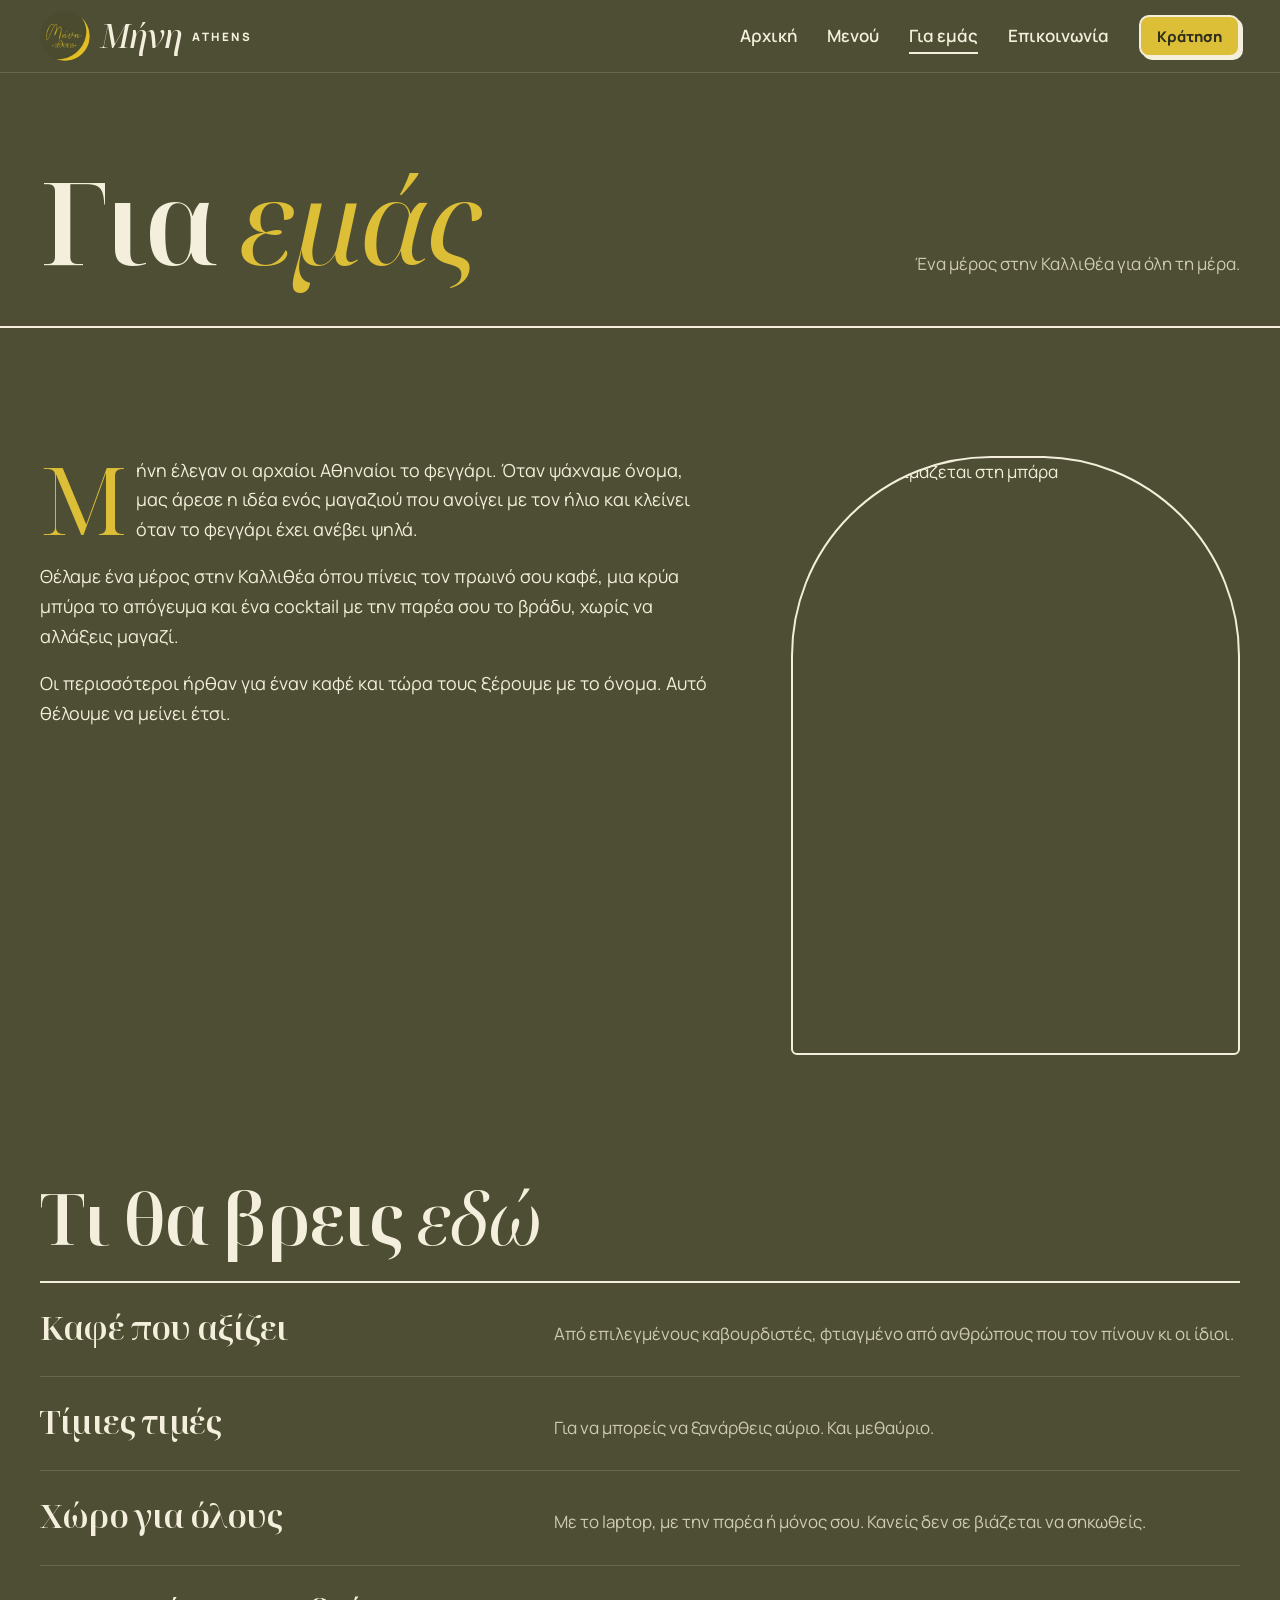
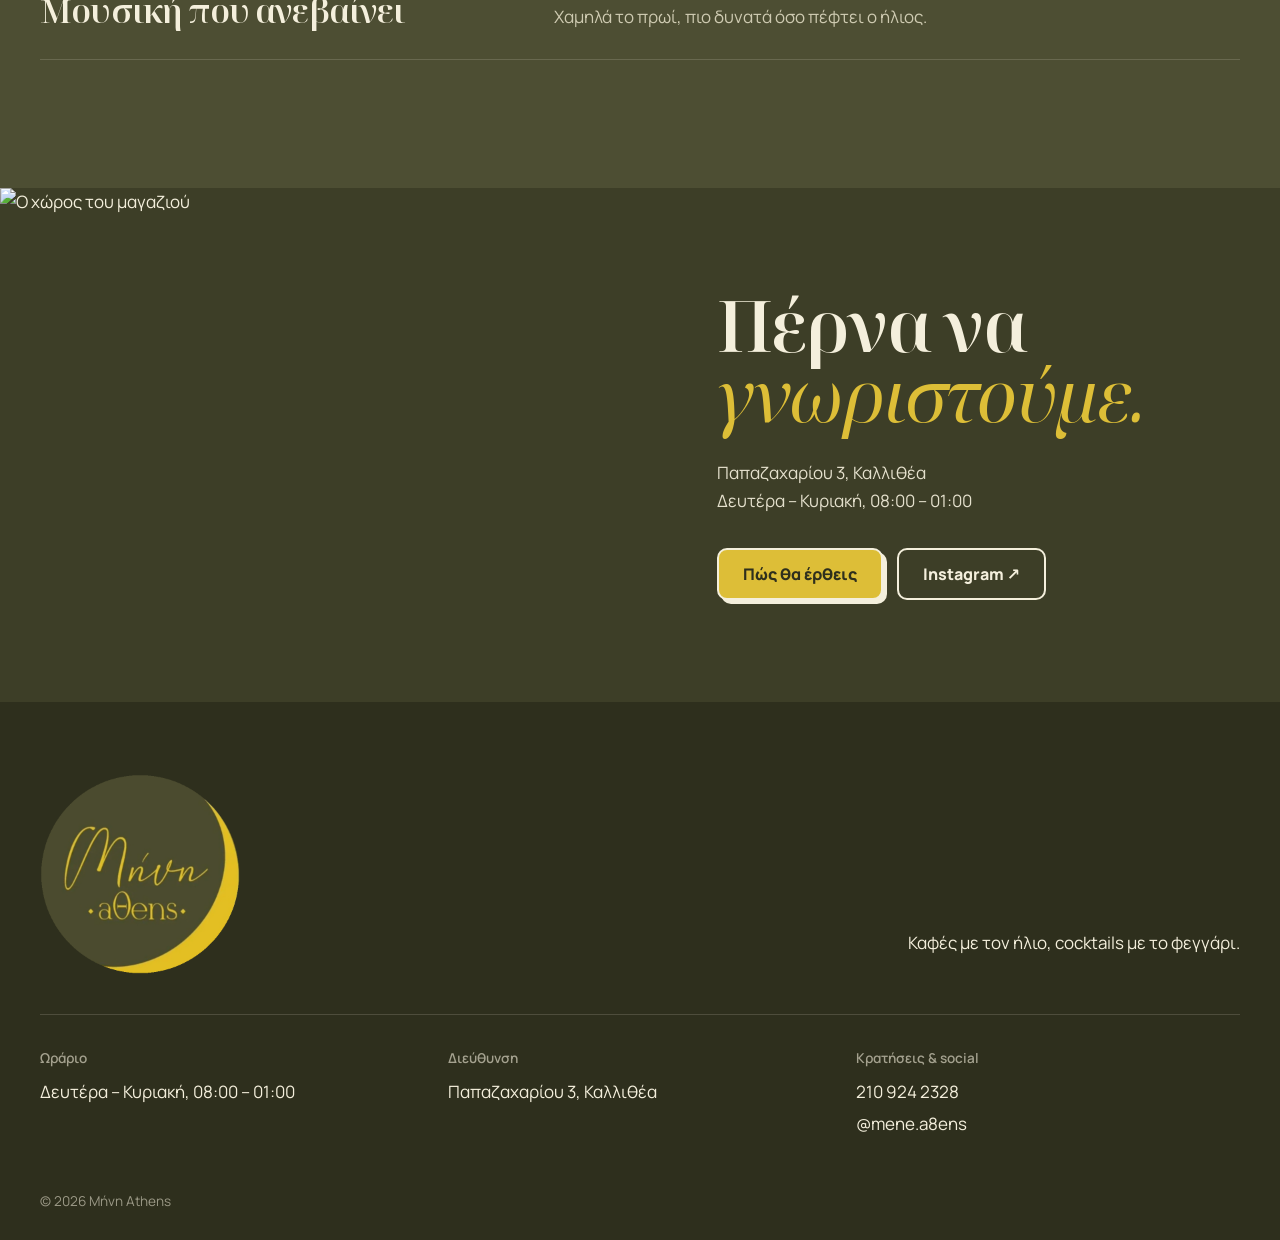
==== about.html @ d24938e7 "Initial prototype of the Μήνη Athens website Static multi-page site (home, menu, about, contact) wit" ====
<!doctype html>
<html lang="el">
<head>
  <meta charset="utf-8">
  <meta name="viewport" content="width=device-width, initial-scale=1">
  <title>Για εμάς · Μήνη Athens</title>
  <meta name="description" content="Η ιστορία του Μήνη Athens, του all day bar της Καλλιθέας.">
  <meta name="theme-color" content="#4d4e33">
  <link rel="preconnect" href="https://fonts.googleapis.com">
  <link rel="preconnect" href="https://fonts.gstatic.com" crossorigin>
  <link href="https://fonts.googleapis.com/css2?family=Manrope:wght@400;500;600;700;800&family=Noto+Serif+Display:ital,wght@0,400;0,500;0,600;1,400;1,500&display=swap" rel="stylesheet">
  <link rel="stylesheet" href="css/style.css">
</head>
<body>
  <header id="site-header" class="site-header"></header>

  <main>
    <section class="page-hero">
      <div class="container page-hero-inner">
        <h1>Για <em>εμάς</em></h1>
        <p class="muted">Ένα μέρος στην Καλλιθέα για όλη τη μέρα.</p>
      </div>
    </section>

    <!-- ΠΡΟΣΩΡΙΝΟ ΚΕΙΜΕΝΟ: αλλάξτε το με την πραγματική ιστορία του μαγαζιού -->
    <section class="section">
      <div class="container about-grid">
        <div class="prose">
          <p class="dropcap">Μήνη έλεγαν οι αρχαίοι Αθηναίοι το φεγγάρι. Όταν ψάχναμε όνομα, μας άρεσε η ιδέα ενός μαγαζιού που ανοίγει με τον ήλιο και κλείνει όταν το φεγγάρι έχει ανέβει ψηλά.</p>
          <p>Θέλαμε ένα μέρος στην Καλλιθέα όπου πίνεις τον πρωινό σου καφέ, μια κρύα μπύρα το απόγευμα και ένα cocktail με την παρέα σου το βράδυ, χωρίς να αλλάξεις μαγαζί.</p>
          <p>Οι περισσότεροι ήρθαν για έναν καφέ και τώρα τους ξέρουμε με το όνομα. Αυτό θέλουμε να μείνει έτσι.</p>
        </div>
        <img src="https://images.unsplash.com/photo-1470337458703-46ad1756a187?w=1000&q=75&auto=format&fit=crop" alt="Cocktail ετοιμάζεται στη μπάρα" loading="lazy">
      </div>
    </section>

    <section class="section" style="padding-top:0">
      <div class="container">
        <h2>Τι θα βρεις <em>εδώ</em></h2>
        <ul class="lines">
          <li><h3>Καφέ που αξίζει</h3><p>Από επιλεγμένους καβουρδιστές, φτιαγμένο από ανθρώπους που τον πίνουν κι οι ίδιοι.</p></li>
          <li><h3>Τίμιες τιμές</h3><p>Για να μπορείς να ξανάρθεις αύριο. Και μεθαύριο.</p></li>
          <li><h3>Χώρο για όλους</h3><p>Με το laptop, με την παρέα ή μόνος σου. Κανείς δεν σε βιάζεται να σηκωθείς.</p></li>
          <li><h3>Μουσική που ανεβαίνει</h3><p>Χαμηλά το πρωί, πιο δυνατά όσο πέφτει ο ήλιος.</p></li>
        </ul>
      </div>
    </section>

    <section class="story on-dark">
      <img src="https://images.unsplash.com/photo-1554118811-1e0d58224f24?w=1200&q=75&auto=format&fit=crop" alt="Ο χώρος του μαγαζιού" loading="lazy">
      <div class="story-text">
        <h2>Πέρνα να <em>γνωριστούμε.</em></h2>
        <p><span data-site="address"></span><br><span data-site="hours"></span></p>
        <div class="btn-row">
          <a class="btn btn-moon" href="contact.html">Πώς θα έρθεις</a>
          <a class="btn btn-ghost" data-href="instagram" href="#">Instagram ↗</a>
        </div>
      </div>
    </section>
  </main>

  <footer id="site-footer" class="site-footer"></footer>
  <a class="btn btn-moon mobile-call" data-href="tel" href="#">Κράτηση τηλεφωνικά</a>

  <script src="js/config.js"></script>
  <script src="js/site.js"></script>
</body>
</html>
---- css/style.css ----
/* ===== Χρώματα & βασικά (αλλάζεις εδώ την παλέτα) ===== */
:root {
  --paper: #4d4e33;      /* φόντο: λαδί του λογότυπου */
  --ink: #f4efdc;        /* κείμενο: ζεστό κρεμ */
  --green: #3d3e27;      /* πιο σκούρο λαδί για ενότητες που ξεχωρίζουν */
  --green-deep: #2e2f1d; /* footer */
  --green-light: #ddbe37;
  --moon: #ddbe37;       /* χρυσό του λογότυπου: μόνο για έμφαση */
  --dark: #2e2f1d;       /* κείμενο πάνω σε χρυσό */
  --muted: #cfcbb2;
  --rule: rgba(243, 237, 224, 0.16);
  --rule-light: rgba(243, 237, 224, 0.16);

  --serif: "Noto Serif Display", Georgia, serif;
  --sans: "Manrope", system-ui, -apple-system, "Segoe UI", sans-serif;
  --container: 1200px;
  --header-h: 72px;
  --ease: cubic-bezier(.2, .8, .2, 1);
}

*, *::before, *::after { box-sizing: border-box; }
html { scroll-behavior: smooth; scroll-padding-top: calc(var(--header-h) + 64px); }
body {
  margin: 0;
  font-family: var(--sans);
  font-size: 17px;
  line-height: 1.65;
  color: var(--ink);
  background: var(--paper);
  -webkit-font-smoothing: antialiased;
}
img { max-width: 100%; display: block; }
a { color: inherit; }
p { margin: 0 0 1em; }

h1, h2, h3 {
  font-family: var(--serif);
  font-weight: 600;
  line-height: 1;
  letter-spacing: -0.025em;
  margin: 0 0 .4em;
}
h1 { font-size: clamp(3.2rem, 9vw, 7.5rem); }
h2 { font-size: clamp(2.4rem, 5.5vw, 4.4rem); }
h3 { font-size: clamp(1.6rem, 2.6vw, 2.1rem); }
h1 em, h2 em, h3 em { font-style: italic; font-weight: 400; }

.container { width: min(100% - 32px, var(--container)); margin-inline: auto; }
.section { padding: clamp(72px, 10vw, 140px) 0; }
.muted { color: var(--muted); }
.kicker { font-weight: 700; font-size: .95rem; margin-bottom: 18px; display: block; }

/* ===== Φεγγάρια (φάσεις) ===== */
.moon {
  display: inline-block; width: 44px; height: 44px; border-radius: 50%;
  border: 2px solid currentColor; flex: none;
}
.moon--half { background: linear-gradient(90deg, transparent 50%, var(--moon) 50%); }
.moon--full { background: var(--moon); border-color: var(--moon); }

/* ===== Κουμπιά: «βαριά» με σκιά που πατιέται ===== */
.btn {
  display: inline-flex; align-items: center; justify-content: center; gap: 10px;
  min-height: 52px; padding: 0 24px; border-radius: 10px;
  font-family: var(--sans); font-weight: 800; font-size: 1rem; text-decoration: none;
  border: 2px solid var(--ink); background: var(--paper); color: var(--ink);
  box-shadow: 4px 4px 0 var(--ink);
  transition: transform .18s var(--ease), box-shadow .18s var(--ease), background .18s;
}
.btn:hover { transform: translate(-2px, -2px); box-shadow: 6px 6px 0 var(--ink); }
.btn:active { transform: translate(4px, 4px); box-shadow: 0 0 0 var(--ink); }
.btn-moon { background: var(--moon); color: var(--dark); }

.btn-ghost { box-shadow: none; background: transparent; }
.btn-ghost:hover { box-shadow: none; transform: none; background: rgba(243,237,224,.08); }
.btn-small { min-height: 42px; padding: 0 16px; font-size: .92rem; box-shadow: 3px 3px 0 var(--ink); }
.btn.is-disabled { opacity: .45; box-shadow: none; transform: none; cursor: default; border-style: dashed; }
.btn-row { display: flex; flex-wrap: wrap; gap: 14px; }

/* ===== Header ===== */
.site-header {
  position: sticky; top: 0; z-index: 50;
  background: var(--paper);
  border-bottom: 1px solid var(--rule);
}
.header-inner { height: var(--header-h); display: flex; align-items: center; justify-content: space-between; }
.logo { display: inline-flex; align-items: center; gap: 10px; text-decoration: none; }
.logo-word { font-family: var(--serif); font-style: italic; font-size: 2rem; font-weight: 500; letter-spacing: -0.03em; line-height: 1; }
.logo-sub { font-size: .72rem; font-weight: 800; letter-spacing: .22em; text-transform: uppercase; }
.logo-img { height: 50px; width: 50px; border-radius: 50%; object-fit: cover; }
.footer-logo { width: clamp(140px, 18vw, 200px); height: auto; }
.main-nav { display: flex; align-items: center; gap: 30px; }
.main-nav a:not(.btn) { text-decoration: none; font-weight: 600; position: relative; }
.main-nav a:not(.btn)::after {
  content: ""; position: absolute; left: 0; right: 0; bottom: -4px; height: 2px;
  background: currentColor; transform: scaleX(0); transform-origin: left; transition: transform .25s var(--ease);
}
.main-nav a:not(.btn):hover::after, .main-nav a[aria-current="page"]::after { transform: scaleX(1); }
.nav-toggle { display: none; background: none; border: 0; padding: 8px; cursor: pointer; }
.nav-toggle span { display: block; width: 26px; height: 2px; background: var(--ink); margin: 6px 0; transition: .2s var(--ease); }

@media (max-width: 860px) {
  .nav-toggle { display: block; }
  .main-nav {
    position: absolute; top: var(--header-h); left: 0; right: 0;
    flex-direction: column; align-items: stretch; gap: 0;
    background: var(--paper); border-bottom: 1px solid var(--rule);
    padding: 4px 16px 24px; display: none;
  }
  .main-nav a:not(.btn) { padding: 16px 0; border-bottom: 1px solid var(--rule); font-family: var(--serif); font-size: 1.6rem; }
  .main-nav a:not(.btn)::after { display: none; }
  .main-nav .btn { margin-top: 20px; }
  .nav-open .main-nav { display: flex; }
  .nav-open .nav-toggle span:nth-child(1) { transform: translateY(8px) rotate(45deg); }
  .nav-open .nav-toggle span:nth-child(2) { opacity: 0; }
  .nav-open .nav-toggle span:nth-child(3) { transform: translateY(-8px) rotate(-45deg); }
}

/* ===== Hero (αρχική) ===== */
.hero { padding: clamp(40px, 6vw, 72px) 0 clamp(64px, 8vw, 110px); overflow: hidden; border-bottom: 1px solid var(--rule); }
.hero-grid { display: grid; grid-template-columns: 1.35fr .65fr; gap: clamp(24px, 4vw, 56px); align-items: end; }
.hero h1 { margin-bottom: .3em; font-size: clamp(3.2rem, 7.4vw, 7rem); }
.hero h1 em { color: var(--moon); }
.hero .lead { font-size: clamp(1.1rem, 1.6vw, 1.3rem); max-width: 30ch; margin-bottom: 32px; }
.status { display: inline-flex; align-items: center; gap: 10px; font-weight: 700; font-size: .95rem; margin-bottom: 28px; }
.status::before { content: ""; width: 10px; height: 10px; border-radius: 50%; background: #3a9a5f; box-shadow: 0 0 0 4px rgba(58,154,95,.2); }
.status.closed::before { background: #c9862f; box-shadow: 0 0 0 4px rgba(201,134,47,.2); }

.hero-photo { position: relative; margin-top: 40px; }
.hero-photo::before {           /* μισοφέγγαρο σαν του λογότυπου, γύρω από τη φωτογραφία */
  content: ""; position: absolute; z-index: 0;
  width: 112%; aspect-ratio: 1; border-radius: 50%; background: transparent;
  top: 4%; left: -18%;
  box-shadow: 34px 30px 0 0 var(--moon);
}
.hero-photo img {
  position: relative; z-index: 1;
  width: 100%; aspect-ratio: 3/4; object-fit: cover;
  border-radius: 200px 200px 6px 6px;   /* καμάρα */
  border: 2px solid var(--ink);
}
.hero-photo figcaption {
  position: relative; z-index: 1; margin-top: 12px;
  font-size: .85rem; color: var(--muted); display: flex; justify-content: space-between;
}
@media (max-width: 860px) {
  .hero-grid { grid-template-columns: 1fr; }
  .hero-photo { width: 82%; margin: 32px 0 0 auto; }
}


/* ===== Η μέρα στο Mene (timeline) ===== */
.day-head { display: flex; justify-content: space-between; align-items: end; gap: 24px; flex-wrap: wrap; margin-bottom: 40px; }
.day-head h2 { margin: 0; }
.day-head p { margin: 0; max-width: 34ch; }
.day-row {
  display: grid; grid-template-columns: 210px 1fr 1fr; gap: clamp(20px, 4vw, 56px);
  align-items: center; padding: 36px 0; border-top: 1px solid var(--rule);
}
.day-row:last-child { border-bottom: 1px solid var(--rule); }
.day-time { display: flex; align-items: center; gap: 16px; }
.day-time strong { font-family: var(--serif); font-size: clamp(2.4rem, 4vw, 3.4rem); font-weight: 500; letter-spacing: -0.03em; font-variant-numeric: tabular-nums; }
.day-row h3 { margin-bottom: .3em; }
.day-row p { margin: 0; max-width: 40ch; }
.day-row img { width: 100%; aspect-ratio: 16/10; object-fit: cover; border-radius: 6px; }
.day-row:nth-child(2) img { aspect-ratio: 4/3; width: 78%; justify-self: end; }
.day-row:nth-child(3) img { border-radius: 200px 200px 6px 6px; aspect-ratio: 4/3; }
@media (max-width: 860px) {
  .day-row { grid-template-columns: 1fr; gap: 14px; }
  .day-row:nth-child(2) img { width: 100%; }
}

/* ===== Σκούρο split (Για εμάς στην αρχική) ===== */
.story { background: var(--green); color: var(--ink); display: grid; grid-template-columns: 1fr 1fr; }
.story img { width: 100%; height: 100%; object-fit: cover; min-height: 420px; }
.story-text { padding: clamp(48px, 8vw, 110px) clamp(24px, 6vw, 88px); align-self: center; }
.story-text h2 em { color: var(--moon); }
.story-text p { max-width: 46ch; opacity: .92; }
.story-text .btn { margin-top: 16px; }
@media (max-width: 860px) { .story { grid-template-columns: 1fr; } .story img { min-height: 300px; } }

/* ===== Κριτικές ===== */
.reviews-section { background: var(--moon); color: var(--dark); }
.reviews-head { display: flex; justify-content: space-between; align-items: end; gap: 20px; flex-wrap: wrap; margin-bottom: 40px; }
.reviews-head h2 { margin: 0; }
.reviews-head .btn { border-color: var(--dark); color: var(--dark); background: transparent; box-shadow: 3px 3px 0 var(--dark); }
.reviews-head .btn:hover { box-shadow: 5px 5px 0 var(--dark); }
.reviews { display: grid; grid-template-columns: repeat(4, 1fr); gap: 18px; }
.review {
  margin: 0; padding: 26px 24px; border-radius: 16px;
  background: var(--ink); color: var(--dark);
  display: flex; flex-direction: column;
  transition: transform .25s var(--ease);
}
.review:hover { transform: translateY(-4px); }
.review blockquote { margin: 14px 0 22px; flex: 1; font-size: 1rem; }
.review figcaption { display: flex; align-items: center; gap: 10px; font-weight: 800; font-size: .95rem; }
.avatar {
  width: 36px; height: 36px; border-radius: 50%; display: grid; place-items: center;
  background: var(--paper); color: var(--moon); font-family: var(--serif); font-size: 1.1rem;
}
.stars { letter-spacing: 3px; font-size: 1rem; color: #b8961a; }
.stars span { opacity: .3; }
.stars-big { color: var(--dark); font-size: 1.3rem; margin-bottom: 10px; }
@media (max-width: 1000px) { .reviews { grid-template-columns: repeat(2, 1fr); } }
@media (max-width: 640px) {
  /* στο κινητό: οριζόντιο σύρσιμο */
  .reviews { display: flex; overflow-x: auto; scroll-snap-type: x mandatory; gap: 14px; margin-inline: -16px; padding: 0 16px 8px; scrollbar-width: none; }
  .reviews::-webkit-scrollbar { display: none; }
  .review { flex: 0 0 82%; scroll-snap-align: start; }
}

/* ===== Κράτηση & delivery ===== */
.actions { display: grid; grid-template-columns: 1fr 1fr; gap: 20px; }
.action-card {
  background: var(--green); border-radius: 20px; padding: clamp(28px, 4vw, 44px);
  display: flex; flex-direction: column; align-items: flex-start;
}
.action-card h3 { font-size: clamp(2rem, 3.4vw, 2.6rem); }
.action-card h3 em { color: var(--moon); }
.action-card p { max-width: 40ch; }
.action-phone {
  font-family: var(--serif); font-size: clamp(1.7rem, 3vw, 2.2rem); text-decoration: none;
  margin: 4px 0 22px; letter-spacing: -0.01em;
}
.action-phone:hover { color: var(--moon); }
.action-card .btn { margin-top: auto; }
.delivery-buttons { display: grid; grid-template-columns: 1fr 1fr; gap: 12px; width: 100%; margin-top: auto; }
.delivery-btn {
  display: flex; flex-direction: column; gap: 2px; padding: 18px 20px; border-radius: 12px;
  background: var(--moon); color: var(--dark); text-decoration: none;
  border: 2px solid var(--moon);
  transition: transform .18s var(--ease), background .18s;
}
.delivery-btn strong { font-size: 1.35rem; font-weight: 800; }
.delivery-btn span { font-size: .85rem; font-weight: 700; opacity: .8; }
a.delivery-btn:hover { transform: translateY(-3px); }
.delivery-btn.is-soon { background: transparent; color: var(--ink); }
.delivery-btn.is-soon span { color: var(--moon); opacity: 1; }
@media (max-width: 860px) { .actions { grid-template-columns: 1fr; } }

/* μεγάλο τηλέφωνο (σελίδα Επικοινωνία) */
.booking-phone {
  display: inline-block; text-decoration: none;
  font-family: var(--serif); font-weight: 500; letter-spacing: -0.03em; line-height: 1;
  border-bottom: 3px solid var(--moon); padding-bottom: 6px; margin: 8px 0 28px;
  transition: color .2s;
}
.booking-phone:hover { color: var(--moon); }

/* ===== Hero εσωτερικών σελίδων ===== */
.page-hero { padding: clamp(48px, 7vw, 96px) 0 clamp(32px, 4vw, 48px); border-bottom: 2px solid var(--ink); }
.page-hero-inner { display: flex; justify-content: space-between; align-items: end; gap: 24px; flex-wrap: wrap; }
.page-hero h1 { margin: 0; }
.page-hero h1 em { color: var(--moon); }
.page-hero p { max-width: 36ch; margin: 0; }

/* ===== Μενού ===== */
.menu-nav-wrap { position: sticky; top: var(--header-h); z-index: 40; background: var(--paper); border-bottom: 1px solid var(--rule); }
.menu-nav { display: flex; gap: 26px; overflow-x: auto; scrollbar-width: none; }
.menu-nav::-webkit-scrollbar { display: none; }
.menu-nav a {
  flex: none; padding: 16px 0 14px; text-decoration: none; font-weight: 700; font-size: .98rem;
  color: var(--muted); border-bottom: 3px solid transparent;
}
.menu-nav a.active { color: var(--ink); border-color: var(--moon); }
.menu-body { max-width: 760px; padding: 24px 0 40px; }
.menu-cat { padding: 48px 0 8px; }
.menu-cat h2 { font-size: clamp(2.4rem, 6vw, 3.4rem); font-style: italic; font-weight: 500; margin-bottom: .15em; }
.menu-note { color: var(--green-light); font-weight: 700; font-size: .95rem; margin: 0; }
.menu-cat ul { list-style: none; margin: 20px 0 0; padding: 0; }
.menu-item { padding: 14px 0; }
.menu-item-main { display: flex; align-items: baseline; gap: 10px; }
.menu-item-name { font-weight: 700; font-size: 1.08rem; }
.menu-dots { flex: 1; border-bottom: 2px dotted var(--rule); transform: translateY(-5px); min-width: 20px; }
.menu-price { font-weight: 800; white-space: nowrap; font-variant-numeric: tabular-nums; }
.menu-desc { margin: 2px 0 0; color: var(--muted); font-size: .95rem; max-width: 52ch; }
.tag {
  font-style: normal; font-size: .68rem; font-weight: 800; text-transform: uppercase; letter-spacing: .08em;
  border: 0; color: var(--dark); background: var(--moon); padding: 1px 7px; border-radius: 4px; vertical-align: 2px; margin-left: 4px;
}
.menu-footer-note { color: var(--muted); font-size: .9rem; border-top: 1px solid var(--rule); padding: 24px 0 72px; max-width: 760px; }

/* ===== Για εμάς ===== */
.prose { max-width: 62ch; font-size: 1.12rem; }
.prose .dropcap::first-letter {
  font-family: var(--serif); font-size: 5.2em; float: left; line-height: .82; margin: .06em .1em 0 0; color: var(--moon);
}
.about-grid { display: grid; grid-template-columns: 1.2fr .8fr; gap: clamp(32px, 6vw, 88px); align-items: start; }
.about-grid img { border-radius: 200px 200px 6px 6px; border: 2px solid var(--ink); aspect-ratio: 3/4; object-fit: cover; width: 100%; position: sticky; top: calc(var(--header-h) + 24px); }
@media (max-width: 860px) { .about-grid { grid-template-columns: 1fr; } .about-grid img { position: static; width: 80%; } }

.lines { list-style: none; padding: 0; margin: 0; border-top: 2px solid var(--ink); }
.lines li { display: grid; grid-template-columns: 1fr 1.4fr; gap: 24px; padding: 28px 0; border-bottom: 1px solid var(--rule); align-items: baseline; }
.lines h3 { margin: 0; }
.lines p { margin: 0; color: var(--muted); }
@media (max-width: 700px) { .lines li { grid-template-columns: 1fr; gap: 6px; } }

/* ===== Επικοινωνία ===== */
.contact-grid { display: grid; grid-template-columns: 1fr 1.2fr; gap: clamp(32px, 5vw, 72px); align-items: start; }
.info-list { list-style: none; margin: 0 0 32px; padding: 0; border-top: 2px solid var(--ink); }
.info-list li { padding: 18px 0; border-bottom: 1px solid var(--rule); display: grid; grid-template-columns: 120px 1fr; gap: 16px; align-items: baseline; }
.info-list span { color: var(--muted); font-size: .9rem; font-weight: 600; }
.info-list a, .info-list p { margin: 0; font-weight: 700; font-size: 1.12rem; text-decoration: none; }
.info-list a:hover { text-decoration: underline; text-decoration-color: var(--moon); text-decoration-thickness: 3px; }
.map { border: 2px solid var(--ink); width: 100%; height: 480px; border-radius: 6px; display: block; }
@media (max-width: 860px) { .contact-grid { grid-template-columns: 1fr; } .map { height: 340px; } }

/* ===== Footer ===== */
.site-footer { background: var(--green-deep); color: var(--ink); padding: 72px 0 28px; }
.footer-top { display: flex; justify-content: space-between; align-items: end; gap: 32px; flex-wrap: wrap; padding-bottom: 40px; border-bottom: 1px solid var(--rule-light); }
.footer-word { font-family: var(--serif); font-style: italic; font-size: clamp(4rem, 14vw, 11rem); line-height: .8; letter-spacing: -0.04em; }
.footer-word span { color: var(--moon); }
.footer-cols { display: grid; grid-template-columns: repeat(3, 1fr); gap: 24px; padding-top: 32px; }
.footer-cols h4 { font-size: .85rem; font-weight: 600; opacity: .6; margin: 0 0 8px; }
.footer-cols p { margin: 0 0 4px; }
.site-footer a { text-decoration: none; }
.site-footer a:hover { color: var(--moon); }
.footer-bottom { margin-top: 48px; font-size: .85rem; opacity: .55; }
@media (max-width: 700px) { .footer-cols { grid-template-columns: 1fr; } }

/* ===== Κινητό κουμπί κράτησης ===== */
.mobile-call { display: none; position: fixed; left: 16px; right: 16px; bottom: 16px; z-index: 60; }
@media (max-width: 860px) {
  .mobile-call { display: flex; }
  body { padding-bottom: 88px; }
}
.reviews-note { margin: 20px 0 0; font-size: .85rem; opacity: .75; }
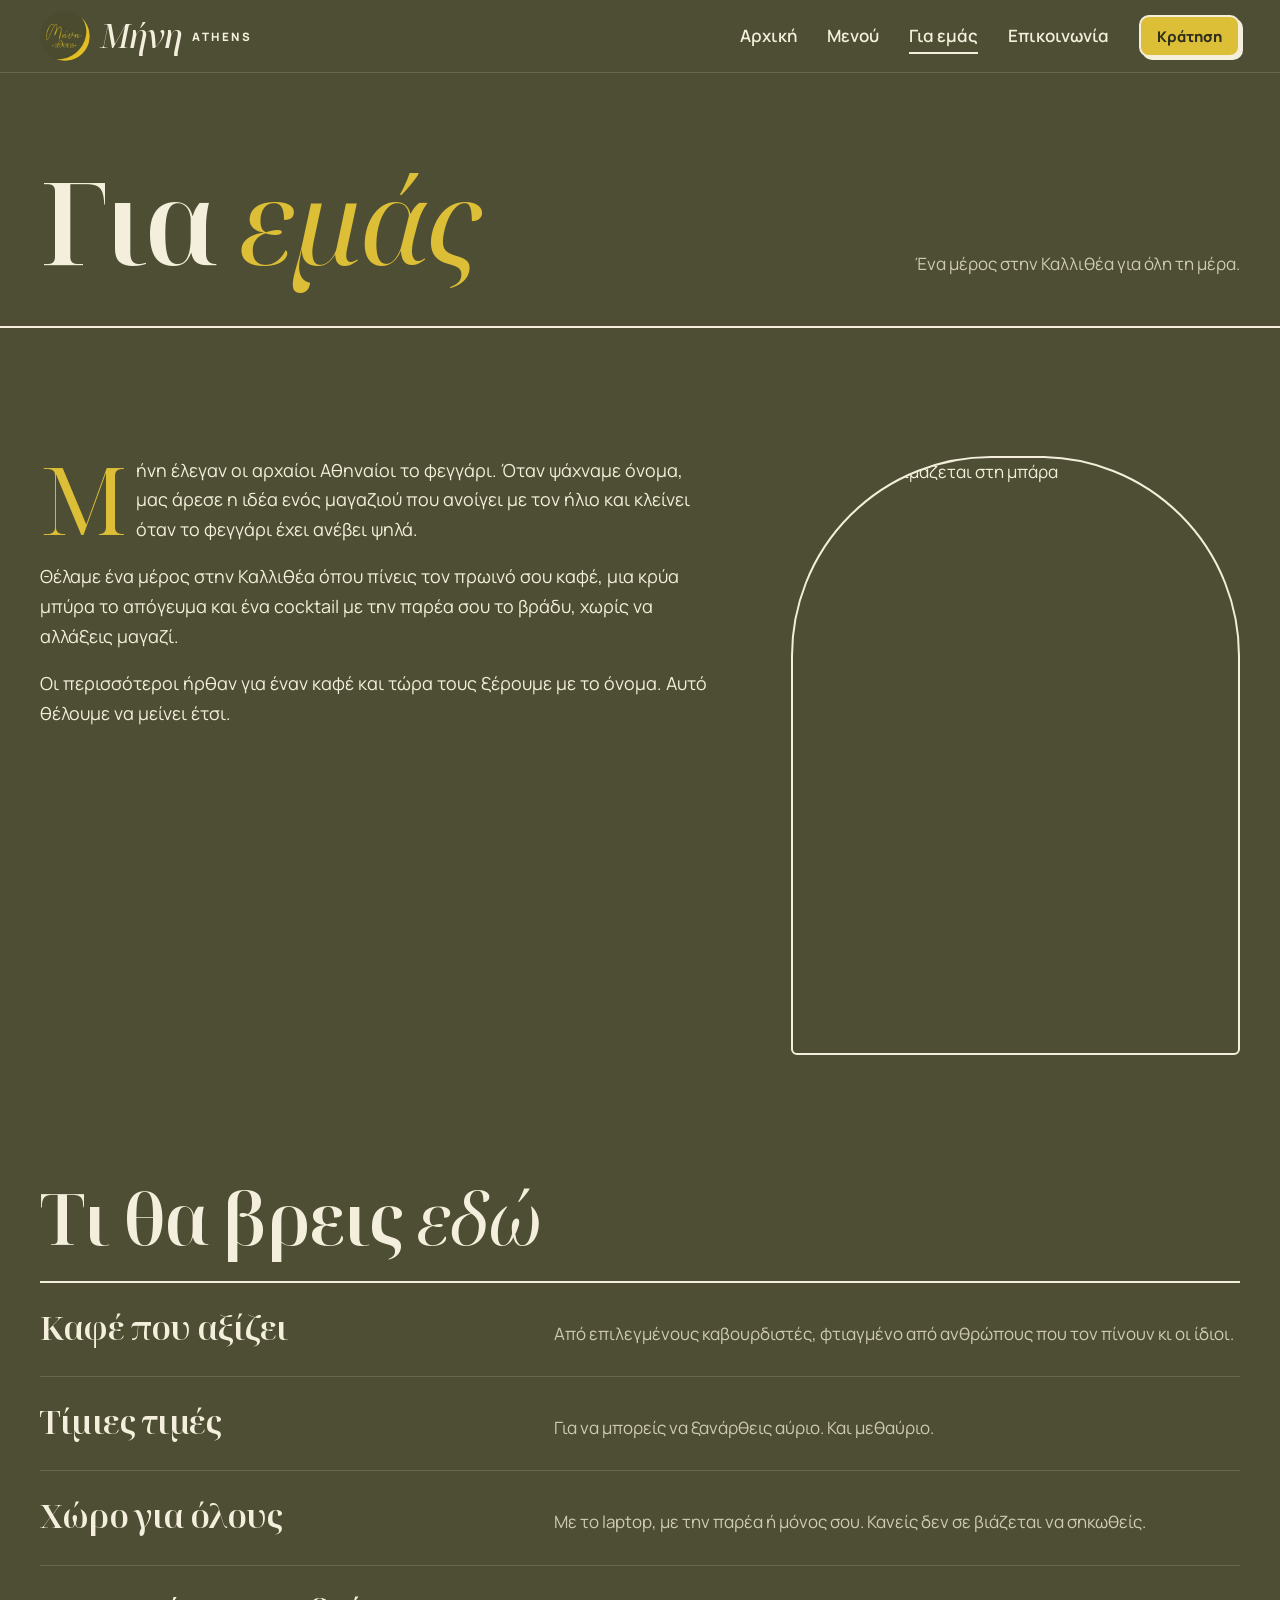
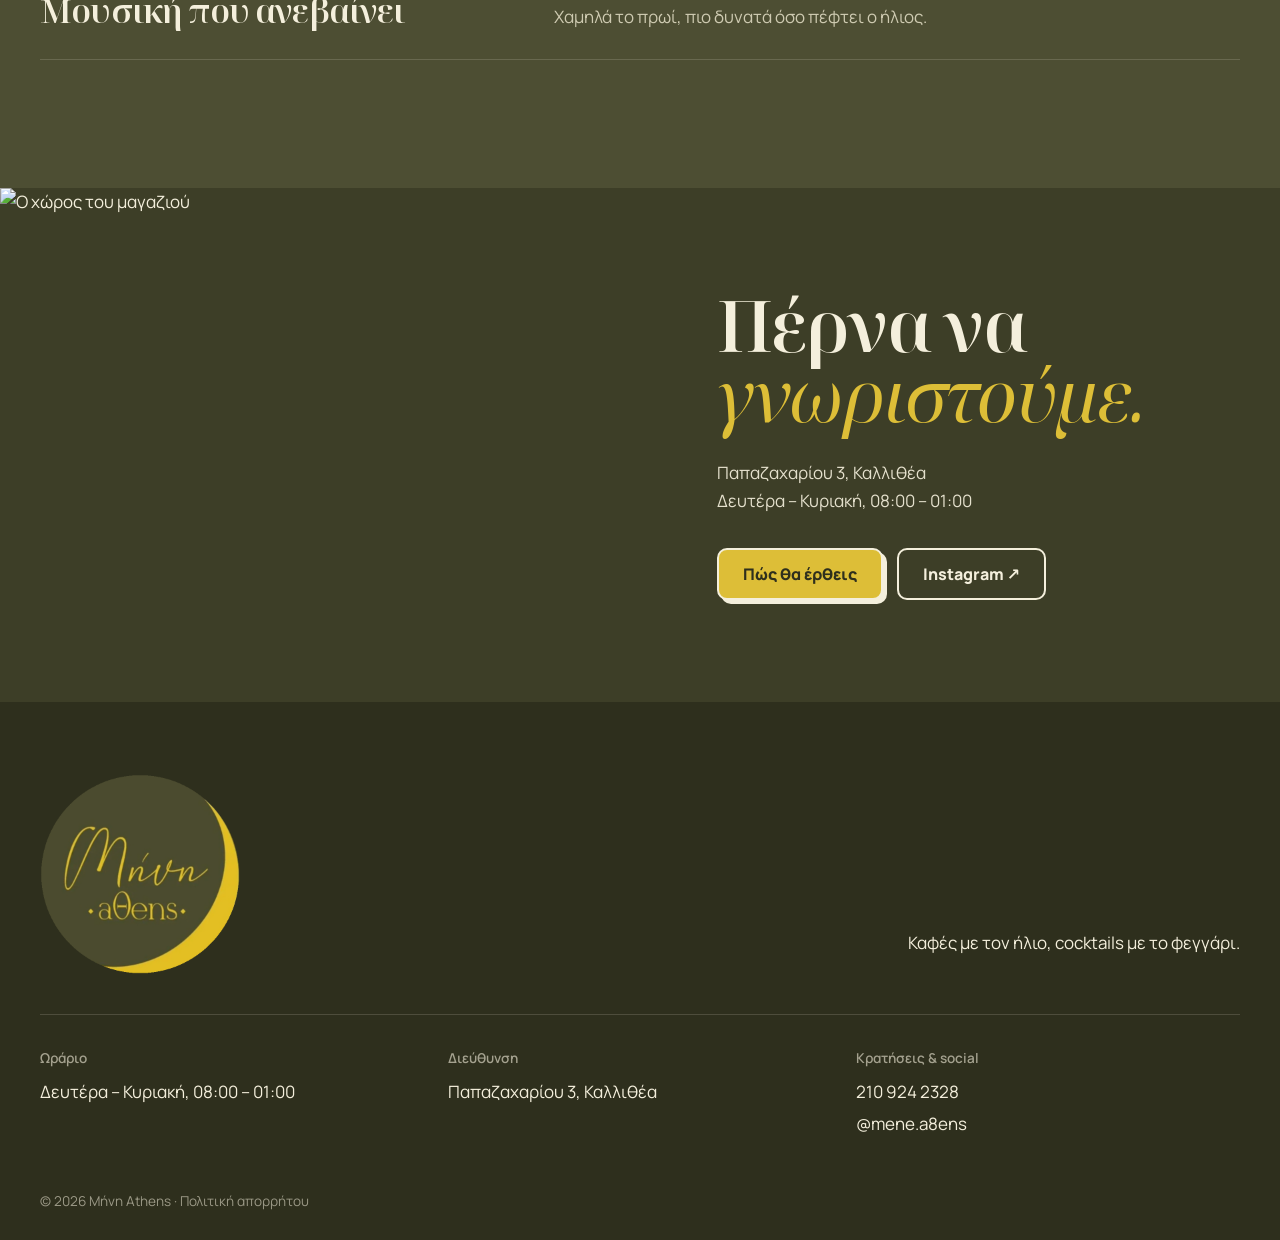
==== commit 0fff2c91: "Add privacy policy, security hardening and local fonts - Content Security Policy and referrer policy" ====
--- a/about.html
+++ b/about.html
@@ -3,12 +3,12 @@
 <head>
   <meta charset="utf-8">
   <meta name="viewport" content="width=device-width, initial-scale=1">
+  <meta http-equiv="Content-Security-Policy" content="default-src 'self'; script-src 'self'; style-src 'self' 'unsafe-inline'; font-src 'self'; img-src 'self' data: https://images.unsplash.com; frame-src https://maps.google.com https://www.google.com; connect-src 'self'; object-src 'none'; base-uri 'self'; form-action 'self'">
+  <meta name="referrer" content="strict-origin-when-cross-origin">
   <title>Για εμάς · Μήνη Athens</title>
   <meta name="description" content="Η ιστορία του Μήνη Athens, του all day bar της Καλλιθέας.">
   <meta name="theme-color" content="#4d4e33">
-  <link rel="preconnect" href="https://fonts.googleapis.com">
-  <link rel="preconnect" href="https://fonts.gstatic.com" crossorigin>
-  <link href="https://fonts.googleapis.com/css2?family=Manrope:wght@400;500;600;700;800&family=Noto+Serif+Display:ital,wght@0,400;0,500;0,600;1,400;1,500&display=swap" rel="stylesheet">
+  <link rel="stylesheet" href="fonts/fonts.css">
   <link rel="stylesheet" href="css/style.css">
 </head>
 <body>
--- a/fonts/fonts.css
+++ b/fonts/fonts.css
@@ -0,0 +1,336 @@
+/* Γραμματοσειρές φιλοξενούνται τοπικά (δεν στέλνονται δεδομένα στη Google). */
+/* greek */
+@font-face {
+  font-family: 'Manrope';
+  font-style: normal;
+  font-weight: 400;
+  font-display: swap;
+  src: url(Manrope-normal-greek-0.woff2) format('woff2');
+  unicode-range: U+0370-0377, U+037A-037F, U+0384-038A, U+038C, U+038E-03A1, U+03A3-03FF;
+}
+/* latin-ext */
+@font-face {
+  font-family: 'Manrope';
+  font-style: normal;
+  font-weight: 400;
+  font-display: swap;
+  src: url(Manrope-normal-latin-ext-1.woff2) format('woff2');
+  unicode-range: U+0100-02BA, U+02BD-02C5, U+02C7-02CC, U+02CE-02D7, U+02DD-02FF, U+0304, U+0308, U+0329, U+1D00-1DBF, U+1E00-1E9F, U+1EF2-1EFF, U+2020, U+20A0-20AB, U+20AD-20C4, U+2113, U+2C60-2C7F, U+A720-A7FF;
+}
+/* latin */
+@font-face {
+  font-family: 'Manrope';
+  font-style: normal;
+  font-weight: 400;
+  font-display: swap;
+  src: url(Manrope-normal-latin-2.woff2) format('woff2');
+  unicode-range: U+0000-00FF, U+0131, U+0152-0153, U+02BB-02BC, U+02C6, U+02DA, U+02DC, U+0304, U+0308, U+0329, U+2000-206F, U+20AC, U+2122, U+2191, U+2193, U+2212, U+2215, U+FEFF, U+FFFD;
+}
+/* greek */
+@font-face {
+  font-family: 'Manrope';
+  font-style: normal;
+  font-weight: 500;
+  font-display: swap;
+  src: url(Manrope-normal-greek-0.woff2) format('woff2');
+  unicode-range: U+0370-0377, U+037A-037F, U+0384-038A, U+038C, U+038E-03A1, U+03A3-03FF;
+}
+/* latin-ext */
+@font-face {
+  font-family: 'Manrope';
+  font-style: normal;
+  font-weight: 500;
+  font-display: swap;
+  src: url(Manrope-normal-latin-ext-1.woff2) format('woff2');
+  unicode-range: U+0100-02BA, U+02BD-02C5, U+02C7-02CC, U+02CE-02D7, U+02DD-02FF, U+0304, U+0308, U+0329, U+1D00-1DBF, U+1E00-1E9F, U+1EF2-1EFF, U+2020, U+20A0-20AB, U+20AD-20C4, U+2113, U+2C60-2C7F, U+A720-A7FF;
+}
+/* latin */
+@font-face {
+  font-family: 'Manrope';
+  font-style: normal;
+  font-weight: 500;
+  font-display: swap;
+  src: url(Manrope-normal-latin-2.woff2) format('woff2');
+  unicode-range: U+0000-00FF, U+0131, U+0152-0153, U+02BB-02BC, U+02C6, U+02DA, U+02DC, U+0304, U+0308, U+0329, U+2000-206F, U+20AC, U+2122, U+2191, U+2193, U+2212, U+2215, U+FEFF, U+FFFD;
+}
+/* greek */
+@font-face {
+  font-family: 'Manrope';
+  font-style: normal;
+  font-weight: 600;
+  font-display: swap;
+  src: url(Manrope-normal-greek-0.woff2) format('woff2');
+  unicode-range: U+0370-0377, U+037A-037F, U+0384-038A, U+038C, U+038E-03A1, U+03A3-03FF;
+}
+/* latin-ext */
+@font-face {
+  font-family: 'Manrope';
+  font-style: normal;
+  font-weight: 600;
+  font-display: swap;
+  src: url(Manrope-normal-latin-ext-1.woff2) format('woff2');
+  unicode-range: U+0100-02BA, U+02BD-02C5, U+02C7-02CC, U+02CE-02D7, U+02DD-02FF, U+0304, U+0308, U+0329, U+1D00-1DBF, U+1E00-1E9F, U+1EF2-1EFF, U+2020, U+20A0-20AB, U+20AD-20C4, U+2113, U+2C60-2C7F, U+A720-A7FF;
+}
+/* latin */
+@font-face {
+  font-family: 'Manrope';
+  font-style: normal;
+  font-weight: 600;
+  font-display: swap;
+  src: url(Manrope-normal-latin-2.woff2) format('woff2');
+  unicode-range: U+0000-00FF, U+0131, U+0152-0153, U+02BB-02BC, U+02C6, U+02DA, U+02DC, U+0304, U+0308, U+0329, U+2000-206F, U+20AC, U+2122, U+2191, U+2193, U+2212, U+2215, U+FEFF, U+FFFD;
+}
+/* greek */
+@font-face {
+  font-family: 'Manrope';
+  font-style: normal;
+  font-weight: 700;
+  font-display: swap;
+  src: url(Manrope-normal-greek-0.woff2) format('woff2');
+  unicode-range: U+0370-0377, U+037A-037F, U+0384-038A, U+038C, U+038E-03A1, U+03A3-03FF;
+}
+/* latin-ext */
+@font-face {
+  font-family: 'Manrope';
+  font-style: normal;
+  font-weight: 700;
+  font-display: swap;
+  src: url(Manrope-normal-latin-ext-1.woff2) format('woff2');
+  unicode-range: U+0100-02BA, U+02BD-02C5, U+02C7-02CC, U+02CE-02D7, U+02DD-02FF, U+0304, U+0308, U+0329, U+1D00-1DBF, U+1E00-1E9F, U+1EF2-1EFF, U+2020, U+20A0-20AB, U+20AD-20C4, U+2113, U+2C60-2C7F, U+A720-A7FF;
+}
+/* latin */
+@font-face {
+  font-family: 'Manrope';
+  font-style: normal;
+  font-weight: 700;
+  font-display: swap;
+  src: url(Manrope-normal-latin-2.woff2) format('woff2');
+  unicode-range: U+0000-00FF, U+0131, U+0152-0153, U+02BB-02BC, U+02C6, U+02DA, U+02DC, U+0304, U+0308, U+0329, U+2000-206F, U+20AC, U+2122, U+2191, U+2193, U+2212, U+2215, U+FEFF, U+FFFD;
+}
+/* greek */
+@font-face {
+  font-family: 'Manrope';
+  font-style: normal;
+  font-weight: 800;
+  font-display: swap;
+  src: url(Manrope-normal-greek-0.woff2) format('woff2');
+  unicode-range: U+0370-0377, U+037A-037F, U+0384-038A, U+038C, U+038E-03A1, U+03A3-03FF;
+}
+/* latin-ext */
+@font-face {
+  font-family: 'Manrope';
+  font-style: normal;
+  font-weight: 800;
+  font-display: swap;
+  src: url(Manrope-normal-latin-ext-1.woff2) format('woff2');
+  unicode-range: U+0100-02BA, U+02BD-02C5, U+02C7-02CC, U+02CE-02D7, U+02DD-02FF, U+0304, U+0308, U+0329, U+1D00-1DBF, U+1E00-1E9F, U+1EF2-1EFF, U+2020, U+20A0-20AB, U+20AD-20C4, U+2113, U+2C60-2C7F, U+A720-A7FF;
+}
+/* latin */
+@font-face {
+  font-family: 'Manrope';
+  font-style: normal;
+  font-weight: 800;
+  font-display: swap;
+  src: url(Manrope-normal-latin-2.woff2) format('woff2');
+  unicode-range: U+0000-00FF, U+0131, U+0152-0153, U+02BB-02BC, U+02C6, U+02DA, U+02DC, U+0304, U+0308, U+0329, U+2000-206F, U+20AC, U+2122, U+2191, U+2193, U+2212, U+2215, U+FEFF, U+FFFD;
+}
+/* greek-ext */
+@font-face {
+  font-family: 'Noto Serif Display';
+  font-style: italic;
+  font-weight: 400;
+  font-stretch: 100%;
+  font-display: swap;
+  src: url(NotoSerifDisplay-italic-greek-ext-3.woff2) format('woff2');
+  unicode-range: U+1F00-1FFF;
+}
+/* greek */
+@font-face {
+  font-family: 'Noto Serif Display';
+  font-style: italic;
+  font-weight: 400;
+  font-stretch: 100%;
+  font-display: swap;
+  src: url(NotoSerifDisplay-italic-greek-4.woff2) format('woff2');
+  unicode-range: U+0370-0377, U+037A-037F, U+0384-038A, U+038C, U+038E-03A1, U+03A3-03FF;
+}
+/* latin-ext */
+@font-face {
+  font-family: 'Noto Serif Display';
+  font-style: italic;
+  font-weight: 400;
+  font-stretch: 100%;
+  font-display: swap;
+  src: url(NotoSerifDisplay-italic-latin-ext-5.woff2) format('woff2');
+  unicode-range: U+0100-02BA, U+02BD-02C5, U+02C7-02CC, U+02CE-02D7, U+02DD-02FF, U+0304, U+0308, U+0329, U+1D00-1DBF, U+1E00-1E9F, U+1EF2-1EFF, U+2020, U+20A0-20AB, U+20AD-20C4, U+2113, U+2C60-2C7F, U+A720-A7FF;
+}
+/* latin */
+@font-face {
+  font-family: 'Noto Serif Display';
+  font-style: italic;
+  font-weight: 400;
+  font-stretch: 100%;
+  font-display: swap;
+  src: url(NotoSerifDisplay-italic-latin-6.woff2) format('woff2');
+  unicode-range: U+0000-00FF, U+0131, U+0152-0153, U+02BB-02BC, U+02C6, U+02DA, U+02DC, U+0304, U+0308, U+0329, U+2000-206F, U+20AC, U+2122, U+2191, U+2193, U+2212, U+2215, U+FEFF, U+FFFD;
+}
+/* greek-ext */
+@font-face {
+  font-family: 'Noto Serif Display';
+  font-style: italic;
+  font-weight: 500;
+  font-stretch: 100%;
+  font-display: swap;
+  src: url(NotoSerifDisplay-italic-greek-ext-3.woff2) format('woff2');
+  unicode-range: U+1F00-1FFF;
+}
+/* greek */
+@font-face {
+  font-family: 'Noto Serif Display';
+  font-style: italic;
+  font-weight: 500;
+  font-stretch: 100%;
+  font-display: swap;
+  src: url(NotoSerifDisplay-italic-greek-4.woff2) format('woff2');
+  unicode-range: U+0370-0377, U+037A-037F, U+0384-038A, U+038C, U+038E-03A1, U+03A3-03FF;
+}
+/* latin-ext */
+@font-face {
+  font-family: 'Noto Serif Display';
+  font-style: italic;
+  font-weight: 500;
+  font-stretch: 100%;
+  font-display: swap;
+  src: url(NotoSerifDisplay-italic-latin-ext-5.woff2) format('woff2');
+  unicode-range: U+0100-02BA, U+02BD-02C5, U+02C7-02CC, U+02CE-02D7, U+02DD-02FF, U+0304, U+0308, U+0329, U+1D00-1DBF, U+1E00-1E9F, U+1EF2-1EFF, U+2020, U+20A0-20AB, U+20AD-20C4, U+2113, U+2C60-2C7F, U+A720-A7FF;
+}
+/* latin */
+@font-face {
+  font-family: 'Noto Serif Display';
+  font-style: italic;
+  font-weight: 500;
+  font-stretch: 100%;
+  font-display: swap;
+  src: url(NotoSerifDisplay-italic-latin-6.woff2) format('woff2');
+  unicode-range: U+0000-00FF, U+0131, U+0152-0153, U+02BB-02BC, U+02C6, U+02DA, U+02DC, U+0304, U+0308, U+0329, U+2000-206F, U+20AC, U+2122, U+2191, U+2193, U+2212, U+2215, U+FEFF, U+FFFD;
+}
+/* greek-ext */
+@font-face {
+  font-family: 'Noto Serif Display';
+  font-style: normal;
+  font-weight: 400;
+  font-stretch: 100%;
+  font-display: swap;
+  src: url(NotoSerifDisplay-normal-greek-ext-7.woff2) format('woff2');
+  unicode-range: U+1F00-1FFF;
+}
+/* greek */
+@font-face {
+  font-family: 'Noto Serif Display';
+  font-style: normal;
+  font-weight: 400;
+  font-stretch: 100%;
+  font-display: swap;
+  src: url(NotoSerifDisplay-normal-greek-8.woff2) format('woff2');
+  unicode-range: U+0370-0377, U+037A-037F, U+0384-038A, U+038C, U+038E-03A1, U+03A3-03FF;
+}
+/* latin-ext */
+@font-face {
+  font-family: 'Noto Serif Display';
+  font-style: normal;
+  font-weight: 400;
+  font-stretch: 100%;
+  font-display: swap;
+  src: url(NotoSerifDisplay-normal-latin-ext-9.woff2) format('woff2');
+  unicode-range: U+0100-02BA, U+02BD-02C5, U+02C7-02CC, U+02CE-02D7, U+02DD-02FF, U+0304, U+0308, U+0329, U+1D00-1DBF, U+1E00-1E9F, U+1EF2-1EFF, U+2020, U+20A0-20AB, U+20AD-20C4, U+2113, U+2C60-2C7F, U+A720-A7FF;
+}
+/* latin */
+@font-face {
+  font-family: 'Noto Serif Display';
+  font-style: normal;
+  font-weight: 400;
+  font-stretch: 100%;
+  font-display: swap;
+  src: url(NotoSerifDisplay-normal-latin-10.woff2) format('woff2');
+  unicode-range: U+0000-00FF, U+0131, U+0152-0153, U+02BB-02BC, U+02C6, U+02DA, U+02DC, U+0304, U+0308, U+0329, U+2000-206F, U+20AC, U+2122, U+2191, U+2193, U+2212, U+2215, U+FEFF, U+FFFD;
+}
+/* greek-ext */
+@font-face {
+  font-family: 'Noto Serif Display';
+  font-style: normal;
+  font-weight: 500;
+  font-stretch: 100%;
+  font-display: swap;
+  src: url(NotoSerifDisplay-normal-greek-ext-7.woff2) format('woff2');
+  unicode-range: U+1F00-1FFF;
+}
+/* greek */
+@font-face {
+  font-family: 'Noto Serif Display';
+  font-style: normal;
+  font-weight: 500;
+  font-stretch: 100%;
+  font-display: swap;
+  src: url(NotoSerifDisplay-normal-greek-8.woff2) format('woff2');
+  unicode-range: U+0370-0377, U+037A-037F, U+0384-038A, U+038C, U+038E-03A1, U+03A3-03FF;
+}
+/* latin-ext */
+@font-face {
+  font-family: 'Noto Serif Display';
+  font-style: normal;
+  font-weight: 500;
+  font-stretch: 100%;
+  font-display: swap;
+  src: url(NotoSerifDisplay-normal-latin-ext-9.woff2) format('woff2');
+  unicode-range: U+0100-02BA, U+02BD-02C5, U+02C7-02CC, U+02CE-02D7, U+02DD-02FF, U+0304, U+0308, U+0329, U+1D00-1DBF, U+1E00-1E9F, U+1EF2-1EFF, U+2020, U+20A0-20AB, U+20AD-20C4, U+2113, U+2C60-2C7F, U+A720-A7FF;
+}
+/* latin */
+@font-face {
+  font-family: 'Noto Serif Display';
+  font-style: normal;
+  font-weight: 500;
+  font-stretch: 100%;
+  font-display: swap;
+  src: url(NotoSerifDisplay-normal-latin-10.woff2) format('woff2');
+  unicode-range: U+0000-00FF, U+0131, U+0152-0153, U+02BB-02BC, U+02C6, U+02DA, U+02DC, U+0304, U+0308, U+0329, U+2000-206F, U+20AC, U+2122, U+2191, U+2193, U+2212, U+2215, U+FEFF, U+FFFD;
+}
+/* greek-ext */
+@font-face {
+  font-family: 'Noto Serif Display';
+  font-style: normal;
+  font-weight: 600;
+  font-stretch: 100%;
+  font-display: swap;
+  src: url(NotoSerifDisplay-normal-greek-ext-7.woff2) format('woff2');
+  unicode-range: U+1F00-1FFF;
+}
+/* greek */
+@font-face {
+  font-family: 'Noto Serif Display';
+  font-style: normal;
+  font-weight: 600;
+  font-stretch: 100%;
+  font-display: swap;
+  src: url(NotoSerifDisplay-normal-greek-8.woff2) format('woff2');
+  unicode-range: U+0370-0377, U+037A-037F, U+0384-038A, U+038C, U+038E-03A1, U+03A3-03FF;
+}
+/* latin-ext */
+@font-face {
+  font-family: 'Noto Serif Display';
+  font-style: normal;
+  font-weight: 600;
+  font-stretch: 100%;
+  font-display: swap;
+  src: url(NotoSerifDisplay-normal-latin-ext-9.woff2) format('woff2');
+  unicode-range: U+0100-02BA, U+02BD-02C5, U+02C7-02CC, U+02CE-02D7, U+02DD-02FF, U+0304, U+0308, U+0329, U+1D00-1DBF, U+1E00-1E9F, U+1EF2-1EFF, U+2020, U+20A0-20AB, U+20AD-20C4, U+2113, U+2C60-2C7F, U+A720-A7FF;
+}
+/* latin */
+@font-face {
+  font-family: 'Noto Serif Display';
+  font-style: normal;
+  font-weight: 600;
+  font-stretch: 100%;
+  font-display: swap;
+  src: url(NotoSerifDisplay-normal-latin-10.woff2) format('woff2');
+  unicode-range: U+0000-00FF, U+0131, U+0152-0153, U+02BB-02BC, U+02C6, U+02DA, U+02DC, U+0304, U+0308, U+0329, U+2000-206F, U+20AC, U+2122, U+2191, U+2193, U+2212, U+2215, U+FEFF, U+FFFD;
+}
--- a/css/style.css
+++ b/css/style.css
@@ -326,3 +326,23 @@
   body { padding-bottom: 88px; }
 }
 .reviews-note { margin: 20px 0 0; font-size: .85rem; opacity: .75; }
+
+/* ===== Χάρτης με συγκατάθεση ===== */
+.map-consent {
+  height: auto; min-height: 380px; padding: clamp(28px, 4vw, 48px);
+  background: var(--green); display: flex; flex-direction: column; justify-content: center; align-items: flex-start; gap: 6px;
+}
+.map-consent h3 { margin: 12px 0 4px; }
+.map-consent p { max-width: 46ch; color: var(--muted); font-size: .95rem; }
+.map-consent p a { color: var(--moon); }
+.map-consent .btn { font-family: var(--sans); cursor: pointer; }
+
+/* ===== Πολιτική απορρήτου ===== */
+.legal { max-width: 760px; }
+.legal h2 { font-size: clamp(1.7rem, 3.4vw, 2.3rem); margin: 48px 0 14px; }
+.legal p, .legal li { color: var(--ink); opacity: .92; }
+.legal ul { padding-left: 1.2em; }
+.legal li { margin-bottom: 10px; }
+.legal a { color: var(--moon); }
+.legal .updated { color: var(--muted); font-size: .9rem; }
+.legal .placeholder { background: rgba(221,190,55,.18); padding: 0 4px; border-radius: 4px; }
